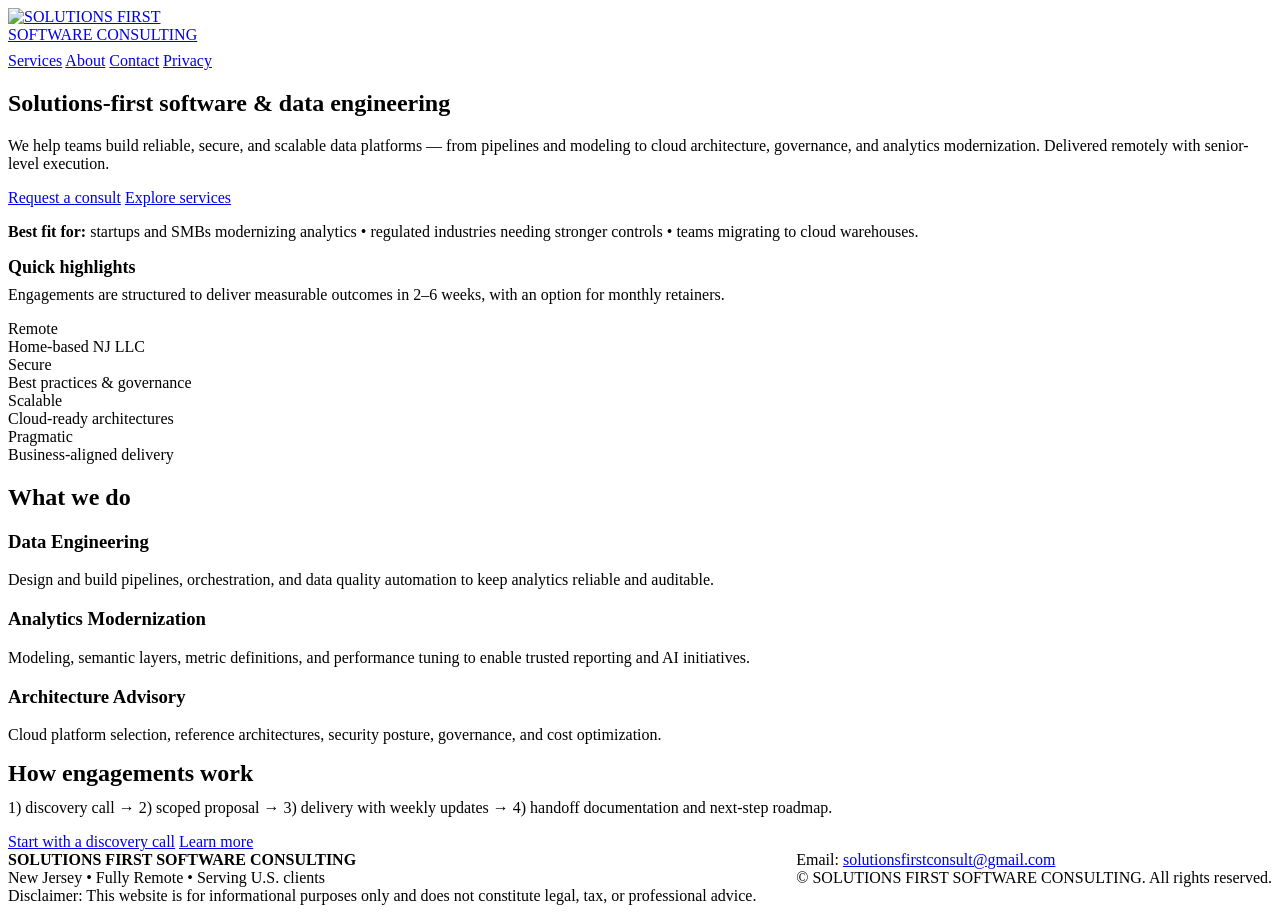
==== index.html @ 9f530124 "Vecel V1" ====
<!doctype html>
<html lang="en">
<head>
  <meta charset="utf-8" />
  <meta name="viewport" content="width=device-width, initial-scale=1" />
  <title>Home | SOLUTIONS FIRST SOFTWARE CONSULTING</title>
  <meta name="description" content="Remote software & data engineering consulting — reliable pipelines, scalable architecture, and analytics modernization." />
  <meta name="theme-color" content="#070b14" />
  <link rel="icon" href="/assets/img/logo.svg" type="image/svg+xml" />
  <link rel="stylesheet" href="/assets/styles.css" />
  <meta property="og:title" content="Home | SOLUTIONS FIRST SOFTWARE CONSULTING" />
  <meta property="og:description" content="Remote software & data engineering consulting — reliable pipelines, scalable architecture, and analytics modernization." />
  <meta property="og:type" content="website" />
</head>
<body>
  <div class="container">
    <nav class="nav" aria-label="Primary">
      <a href="/" aria-label="Home" style="display:flex;align-items:center;gap:12px">
        <img src="/assets/img/logo.svg" alt="SOLUTIONS FIRST SOFTWARE CONSULTING" width="220" height="44" loading="eager" />
      </a>
      <div class="nav-links">
        <a class="pill" href="/services">Services</a>
        <a class="pill" href="/about">About</a>
        <a class="pill" href="/contact">Contact</a>
        <a class="pill" href="/privacy">Privacy</a>
      </div>
    </nav>
    
<section class="hero">
  <div class="hero-grid">
    <div class="card pad">
      <h1 class="h1">Solutions-first software & data engineering</h1>
      <p class="lead">We help teams build reliable, secure, and scalable data platforms — from pipelines and modeling to cloud architecture, governance, and analytics modernization. Delivered remotely with senior-level execution.</p>
      <div class="actions">
        <a class="btn btn-primary" href="/contact">Request a consult</a>
        <a class="btn btn-secondary" href="/services">Explore services</a>
      </div>
      <div class="hr"></div>
      <p class="small"><strong>Best fit for:</strong> startups and SMBs modernizing analytics • regulated industries needing stronger controls • teams migrating to cloud warehouses.</p>
    </div>

    <aside class="card pad" aria-label="Highlights">
      <h2 style="margin:0;font-size:18px">Quick highlights</h2>
      <p class="small" style="margin-top:8px">Engagements are structured to deliver measurable outcomes in 2–6 weeks, with an option for monthly retainers.</p>
      <div class="kpi" style="margin-top:12px">
        <div class="item"><div class="num">Remote</div><div class="label">Home-based NJ LLC</div></div>
        <div class="item"><div class="num">Secure</div><div class="label">Best practices & governance</div></div>
        <div class="item"><div class="num">Scalable</div><div class="label">Cloud-ready architectures</div></div>
        <div class="item"><div class="num">Pragmatic</div><div class="label">Business-aligned delivery</div></div>
      </div>
    </aside>
  </div>
</section>

<section class="section">
  <h2>What we do</h2>
  <div class="grid3">
    <div class="card feature">
      <h3>Data Engineering</h3>
      <p>Design and build pipelines, orchestration, and data quality automation to keep analytics reliable and auditable.</p>
    </div>
    <div class="card feature">
      <h3>Analytics Modernization</h3>
      <p>Modeling, semantic layers, metric definitions, and performance tuning to enable trusted reporting and AI initiatives.</p>
    </div>
    <div class="card feature">
      <h3>Architecture Advisory</h3>
      <p>Cloud platform selection, reference architectures, security posture, governance, and cost optimization.</p>
    </div>
  </div>
</section>

<section class="section">
  <div class="card pad">
    <h2 style="margin:0">How engagements work</h2>
    <p class="lead" style="margin-top:12px">1) discovery call → 2) scoped proposal → 3) delivery with weekly updates → 4) handoff documentation and next-step roadmap.</p>
    <div class="actions">
      <a class="btn btn-primary" href="/contact">Start with a discovery call</a>
      <a class="btn btn-secondary" href="/about">Learn more</a>
    </div>
  </div>
</section>


    <footer class="footer">
      <div style="display:flex;justify-content:space-between;gap:18px;flex-wrap:wrap">
        <div>
          <div class="small"><strong>SOLUTIONS FIRST SOFTWARE CONSULTING</strong></div>
          <div class="small">New Jersey • Fully Remote • Serving U.S. clients</div>
        </div>
        <div class="small">
          <div>Email: <a href="mailto:solutionsfirstconsult@gmail.com">solutionsfirstconsult@gmail.com</a></div>
          <div>© <span data-year></span> SOLUTIONS FIRST SOFTWARE CONSULTING. All rights reserved.</div>
        </div>
      </div>
      <div class="hr"></div>
      <div class="small">Disclaimer: This website is for informational purposes only and does not constitute legal, tax, or professional advice.</div>
    </footer>
  </div>
  <script src="/assets/main.js" defer></script>
</body>
</html>
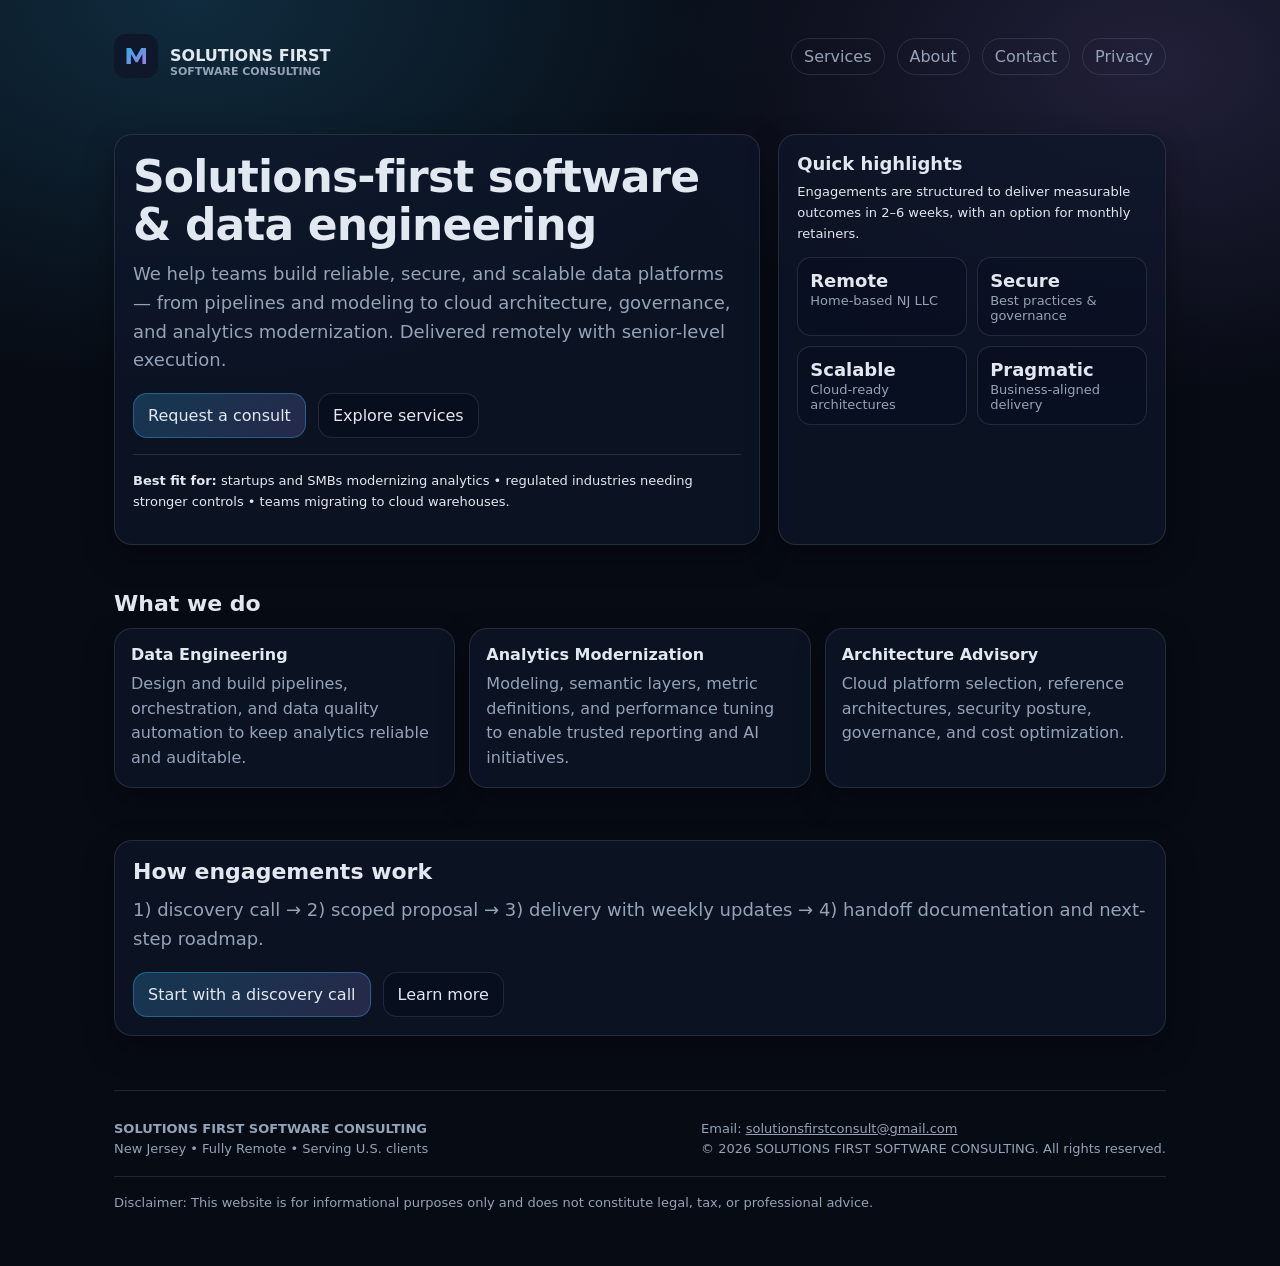
==== commit e5acc06e: "Add files via upload" ====
--- a/index.html
+++ b/index.html
@@ -3,14 +3,88 @@
 <head>
   <meta charset="utf-8" />
   <meta name="viewport" content="width=device-width, initial-scale=1" />
-  <title>Home | SOLUTIONS FIRST SOFTWARE CONSULTING</title>
-  <meta name="description" content="Remote software & data engineering consulting — reliable pipelines, scalable architecture, and analytics modernization." />
+  <title>Solutions First Software Consulting | Remote Data Engineering & Analytics</title>
+  <meta name="description" content="Remote software & data engineering consulting — reliable pipelines, scalable architecture, and analytics modernization. Senior-level execution for startups and SMBs." />
+  <meta name="keywords" content="software consulting, data engineering, cloud architecture, data pipelines, analytics modernization, remote consulting, data governance, ETL, data warehouse, business intelligence" />
+  <meta name="author" content="Solutions First Software Consulting" />
+  <meta name="robots" content="index, follow, max-snippet:-1, max-image-preview:large, max-video-preview:-1" />
+  <link rel="canonical" href="https://solutions-first.vercel.app/c/" />
   <meta name="theme-color" content="#070b14" />
   <link rel="icon" href="/assets/img/logo.svg" type="image/svg+xml" />
+  
+  <!-- Performance optimizations -->
+  <link rel="preload" href="/assets/styles.css" as="style" />
+  <link rel="preload" href="/assets/main.js" as="script" />
+  <link rel="dns-prefetch" href="//fonts.googleapis.com" />
+  
   <link rel="stylesheet" href="/assets/styles.css" />
-  <meta property="og:title" content="Home | SOLUTIONS FIRST SOFTWARE CONSULTING" />
-  <meta property="og:description" content="Remote software & data engineering consulting — reliable pipelines, scalable architecture, and analytics modernization." />
+  
+  <!-- Open Graph / Facebook -->
   <meta property="og:type" content="website" />
+  <meta property="og:url" content="https://solutions-first.vercel.app/c/" />
+  <meta property="og:title" content="Solutions First Software & Data Engineering Consulting | Remote Services" />
+  <meta property="og:description" content="Remote software & data engineering consulting — reliable pipelines, scalable architecture, and analytics modernization. Senior-level execution for startups and SMBs." />
+  <meta property="og:site_name" content="Solutions First Software Consulting" />
+  <meta property="og:locale" content="en_US" />
+  
+  <!-- Twitter Card -->
+  <meta name="twitter:card" content="summary_large_image" />
+  <meta name="twitter:url" content="https://solutions-first.vercel.app/c/" />
+  <meta name="twitter:title" content="Solutions First Software & Data Engineering Consulting" />
+  <meta name="twitter:description" content="Remote software & data engineering consulting — reliable pipelines, scalable architecture, and analytics modernization." />
+  
+  <!-- Business Schema -->
+  <script type="application/ld+json">
+  {
+    "@context": "https://schema.org",
+    "@type": "ProfessionalService",
+    "name": "Solutions First Software Consulting",
+    "description": "Remote software & data engineering consulting specializing in reliable pipelines, scalable architecture, and analytics modernization",
+    "url": "https://solutions-first.vercel.app/c",
+    "email": "solutionsfirstconsult@gmail.com",
+    "areaServed": {
+      "@type": "Country",
+      "name": "United States"
+    },
+    "address": {
+      "@type": "PostalAddress",
+      "addressRegion": "NJ",
+      "addressCountry": "US"
+    },
+    "serviceType": ["Software Consulting", "Data Engineering", "Cloud Architecture", "Analytics Modernization"],
+    "priceRange": "$$",
+    "hasOfferCatalog": {
+      "@type": "OfferCatalog",
+      "name": "Services",
+      "itemListElement": [
+        {
+          "@type": "Offer",
+          "itemOffered": {
+            "@type": "Service",
+            "name": "Data Pipeline Engineering",
+            "description": "Build reliable, secure, and scalable data pipelines"
+          }
+        },
+        {
+          "@type": "Offer",
+          "itemOffered": {
+            "@type": "Service",
+            "name": "Cloud Architecture",
+            "description": "Design and implement cloud-ready architectures"
+          }
+        },
+        {
+          "@type": "Offer",
+          "itemOffered": {
+            "@type": "Service",
+            "name": "Analytics Modernization",
+            "description": "Modernize analytics infrastructure and workflows"
+          }
+        }
+      ]
+    }
+  }
+  </script>
 </head>
 <body>
   <div class="container">
--- a/assets/styles.css
+++ b/assets/styles.css
@@ -0,0 +1,60 @@
+/* Solutions First — Vercel static site */
+:root{
+  --bg:#070b14;
+  --card:#0b1220;
+  --card2:#0f172a;
+  --text:#e2e8f0;
+  --muted:#94a3b8;
+  --border:rgba(148,163,184,.18);
+  --shadow: 0 12px 30px rgba(0,0,0,.35);
+  --r: 18px;
+  --b1:#38bdf8;
+  --b2:#a78bfa;
+}
+*{box-sizing:border-box}
+html,body{margin:0;padding:0;font-family:Inter,system-ui,-apple-system,Segoe UI,Roboto,Arial,sans-serif;
+  background:
+    radial-gradient(1100px 700px at 15% 0%, rgba(56,189,248,.18), transparent 55%),
+    radial-gradient(900px 600px at 90% 5%, rgba(167,139,250,.16), transparent 55%),
+    var(--bg);
+  color:var(--text);
+}
+a{color:inherit}
+.container{max-width:1100px;margin:0 auto;padding:24px}
+.nav{display:flex;align-items:center;justify-content:space-between;gap:16px;padding:10px 0}
+.nav a{text-decoration:none}
+.nav-links{display:flex;gap:12px;flex-wrap:wrap}
+.pill{padding:8px 12px;border:1px solid var(--border);border-radius:999px;color:var(--muted)}
+.pill:hover{border-color:rgba(56,189,248,.45);color:var(--text)}
+.hero{padding:46px 0 20px}
+.hero-grid{display:grid;grid-template-columns: 1.25fr .75fr;gap:18px;align-items:stretch}
+@media(max-width:900px){.hero-grid{grid-template-columns:1fr}}
+.h1{font-size:44px;line-height:1.08;margin:0 0 12px;letter-spacing:-.02em}
+.lead{font-size:18px;line-height:1.6;color:var(--muted);margin:0 0 18px}
+.card{background:rgba(15,23,42,.72);border:1px solid var(--border);border-radius:var(--r);box-shadow:var(--shadow)}
+.card.pad{padding:18px}
+.actions{display:flex;gap:12px;flex-wrap:wrap;margin-top:16px}
+.btn{display:inline-flex;align-items:center;gap:10px;padding:12px 14px;border-radius:14px;border:1px solid var(--border);text-decoration:none;cursor:pointer}
+.btn-primary{background:linear-gradient(135deg, rgba(56,189,248,.22), rgba(167,139,250,.18));border-color:rgba(56,189,248,.35)}
+.btn-primary:hover{filter:brightness(1.06)}
+.btn-secondary{background:rgba(2,6,23,.35)}
+.btn-secondary:hover{border-color:rgba(167,139,250,.45)}
+.section{padding:26px 0}
+.section h2{font-size:22px;margin:0 0 12px}
+.grid3{display:grid;grid-template-columns:repeat(3,1fr);gap:14px}
+@media(max-width:900px){.grid3{grid-template-columns:1fr}}
+.feature{padding:16px}
+.feature h3{margin:0 0 8px;font-size:16px}
+.feature p{margin:0;color:var(--muted);line-height:1.55}
+.hr{height:1px;background:var(--border);margin:16px 0}
+.kpi{display:grid;grid-template-columns:1fr 1fr;gap:10px}
+.kpi .item{padding:12px;border:1px solid var(--border);border-radius:14px;background:rgba(2,6,23,.22)}
+.kpi .num{font-weight:800;font-size:18px}
+.kpi .label{color:var(--muted);font-size:13px;margin-top:2px}
+.footer{padding:28px 0;color:var(--muted);border-top:1px solid var(--border);margin-top:28px}
+.small{font-size:13px;line-height:1.6}
+.form{display:grid;gap:12px}
+label{font-size:13px;color:var(--muted)}
+.input{width:100%;padding:12px;border-radius:12px;border:1px solid var(--border);background:rgba(2,6,23,.22);color:var(--text)}
+textarea{min-height:120px;resize:vertical}
+.alert{padding:10px 12px;border-radius:12px;border:1px dashed rgba(56,189,248,.45);background:rgba(56,189,248,.08)}
--- a/assets/styles.css
+++ b/assets/styles.css
@@ -0,0 +1,60 @@
+/* Solutions First — Vercel static site */
+:root{
+  --bg:#070b14;
+  --card:#0b1220;
+  --card2:#0f172a;
+  --text:#e2e8f0;
+  --muted:#94a3b8;
+  --border:rgba(148,163,184,.18);
+  --shadow: 0 12px 30px rgba(0,0,0,.35);
+  --r: 18px;
+  --b1:#38bdf8;
+  --b2:#a78bfa;
+}
+*{box-sizing:border-box}
+html,body{margin:0;padding:0;font-family:Inter,system-ui,-apple-system,Segoe UI,Roboto,Arial,sans-serif;
+  background:
+    radial-gradient(1100px 700px at 15% 0%, rgba(56,189,248,.18), transparent 55%),
+    radial-gradient(900px 600px at 90% 5%, rgba(167,139,250,.16), transparent 55%),
+    var(--bg);
+  color:var(--text);
+}
+a{color:inherit}
+.container{max-width:1100px;margin:0 auto;padding:24px}
+.nav{display:flex;align-items:center;justify-content:space-between;gap:16px;padding:10px 0}
+.nav a{text-decoration:none}
+.nav-links{display:flex;gap:12px;flex-wrap:wrap}
+.pill{padding:8px 12px;border:1px solid var(--border);border-radius:999px;color:var(--muted)}
+.pill:hover{border-color:rgba(56,189,248,.45);color:var(--text)}
+.hero{padding:46px 0 20px}
+.hero-grid{display:grid;grid-template-columns: 1.25fr .75fr;gap:18px;align-items:stretch}
+@media(max-width:900px){.hero-grid{grid-template-columns:1fr}}
+.h1{font-size:44px;line-height:1.08;margin:0 0 12px;letter-spacing:-.02em}
+.lead{font-size:18px;line-height:1.6;color:var(--muted);margin:0 0 18px}
+.card{background:rgba(15,23,42,.72);border:1px solid var(--border);border-radius:var(--r);box-shadow:var(--shadow)}
+.card.pad{padding:18px}
+.actions{display:flex;gap:12px;flex-wrap:wrap;margin-top:16px}
+.btn{display:inline-flex;align-items:center;gap:10px;padding:12px 14px;border-radius:14px;border:1px solid var(--border);text-decoration:none;cursor:pointer}
+.btn-primary{background:linear-gradient(135deg, rgba(56,189,248,.22), rgba(167,139,250,.18));border-color:rgba(56,189,248,.35)}
+.btn-primary:hover{filter:brightness(1.06)}
+.btn-secondary{background:rgba(2,6,23,.35)}
+.btn-secondary:hover{border-color:rgba(167,139,250,.45)}
+.section{padding:26px 0}
+.section h2{font-size:22px;margin:0 0 12px}
+.grid3{display:grid;grid-template-columns:repeat(3,1fr);gap:14px}
+@media(max-width:900px){.grid3{grid-template-columns:1fr}}
+.feature{padding:16px}
+.feature h3{margin:0 0 8px;font-size:16px}
+.feature p{margin:0;color:var(--muted);line-height:1.55}
+.hr{height:1px;background:var(--border);margin:16px 0}
+.kpi{display:grid;grid-template-columns:1fr 1fr;gap:10px}
+.kpi .item{padding:12px;border:1px solid var(--border);border-radius:14px;background:rgba(2,6,23,.22)}
+.kpi .num{font-weight:800;font-size:18px}
+.kpi .label{color:var(--muted);font-size:13px;margin-top:2px}
+.footer{padding:28px 0;color:var(--muted);border-top:1px solid var(--border);margin-top:28px}
+.small{font-size:13px;line-height:1.6}
+.form{display:grid;gap:12px}
+label{font-size:13px;color:var(--muted)}
+.input{width:100%;padding:12px;border-radius:12px;border:1px solid var(--border);background:rgba(2,6,23,.22);color:var(--text)}
+textarea{min-height:120px;resize:vertical}
+.alert{padding:10px 12px;border-radius:12px;border:1px dashed rgba(56,189,248,.45);background:rgba(56,189,248,.08)}
